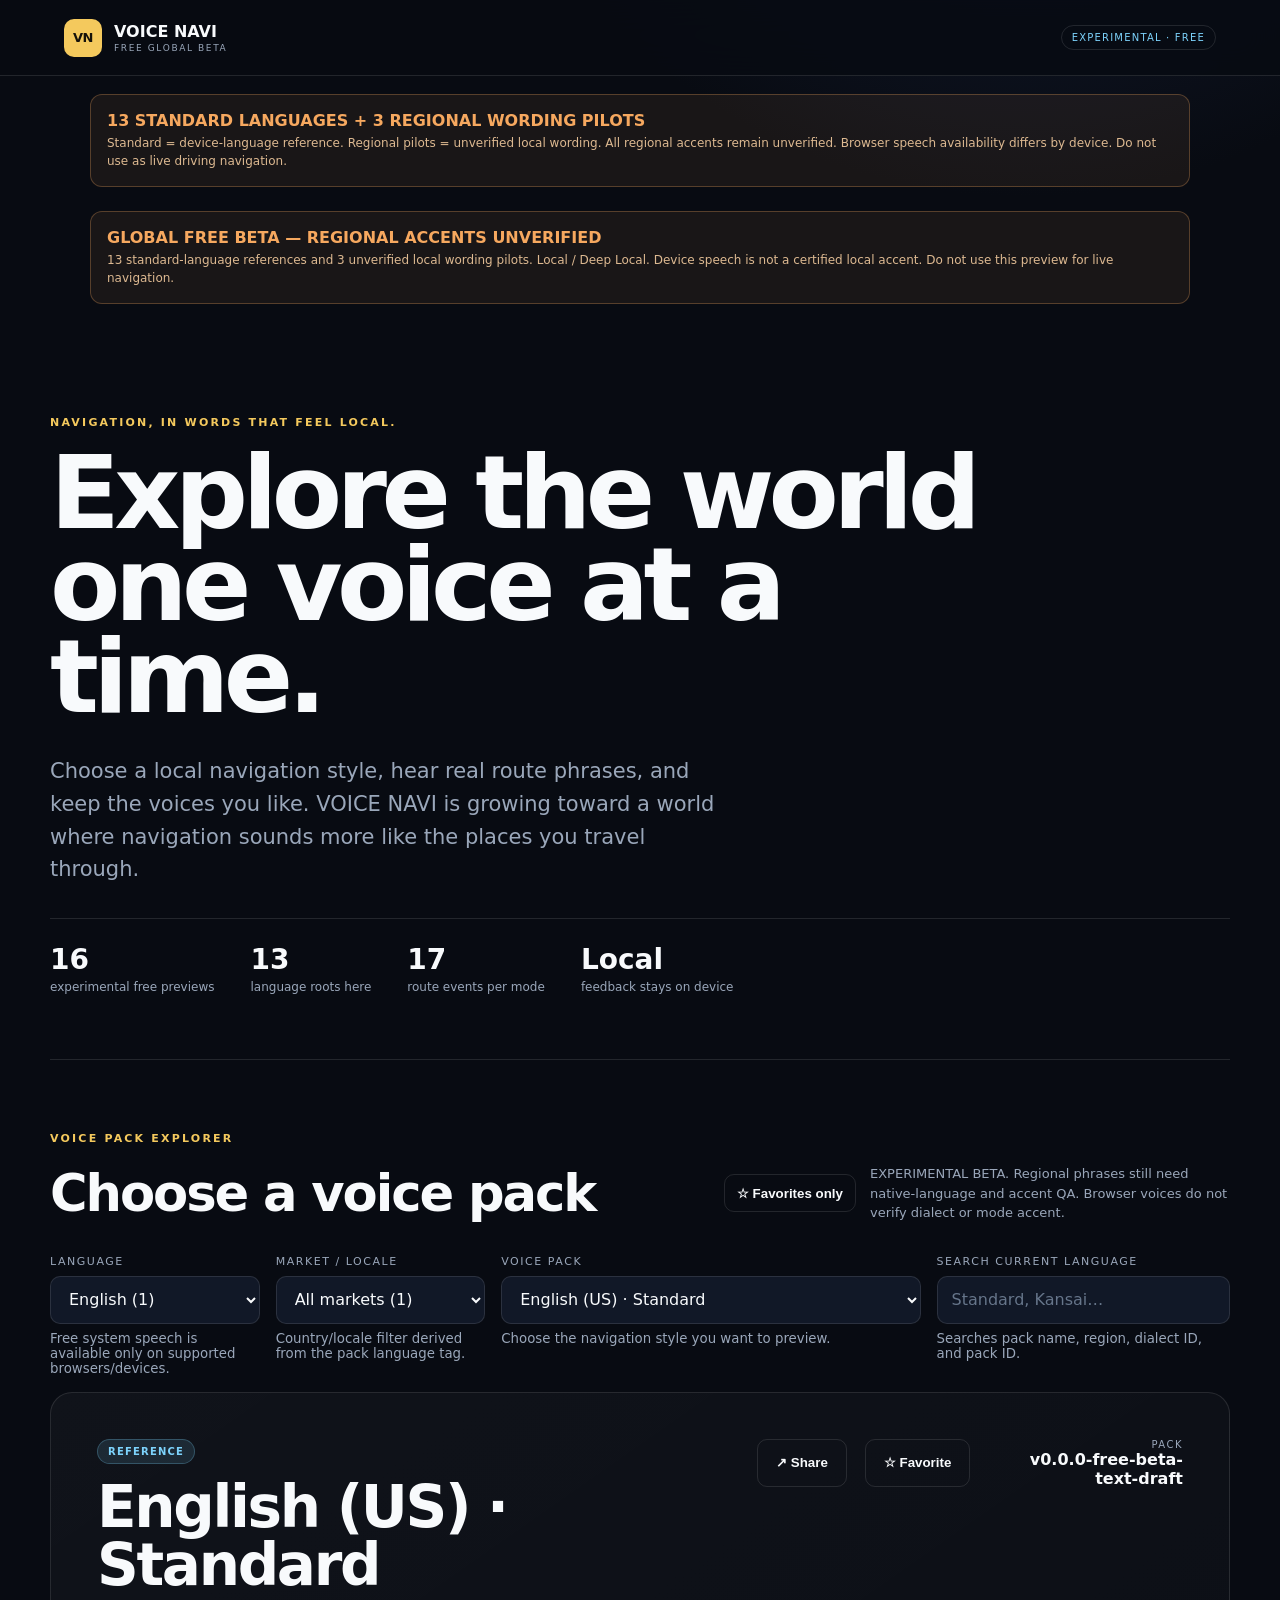
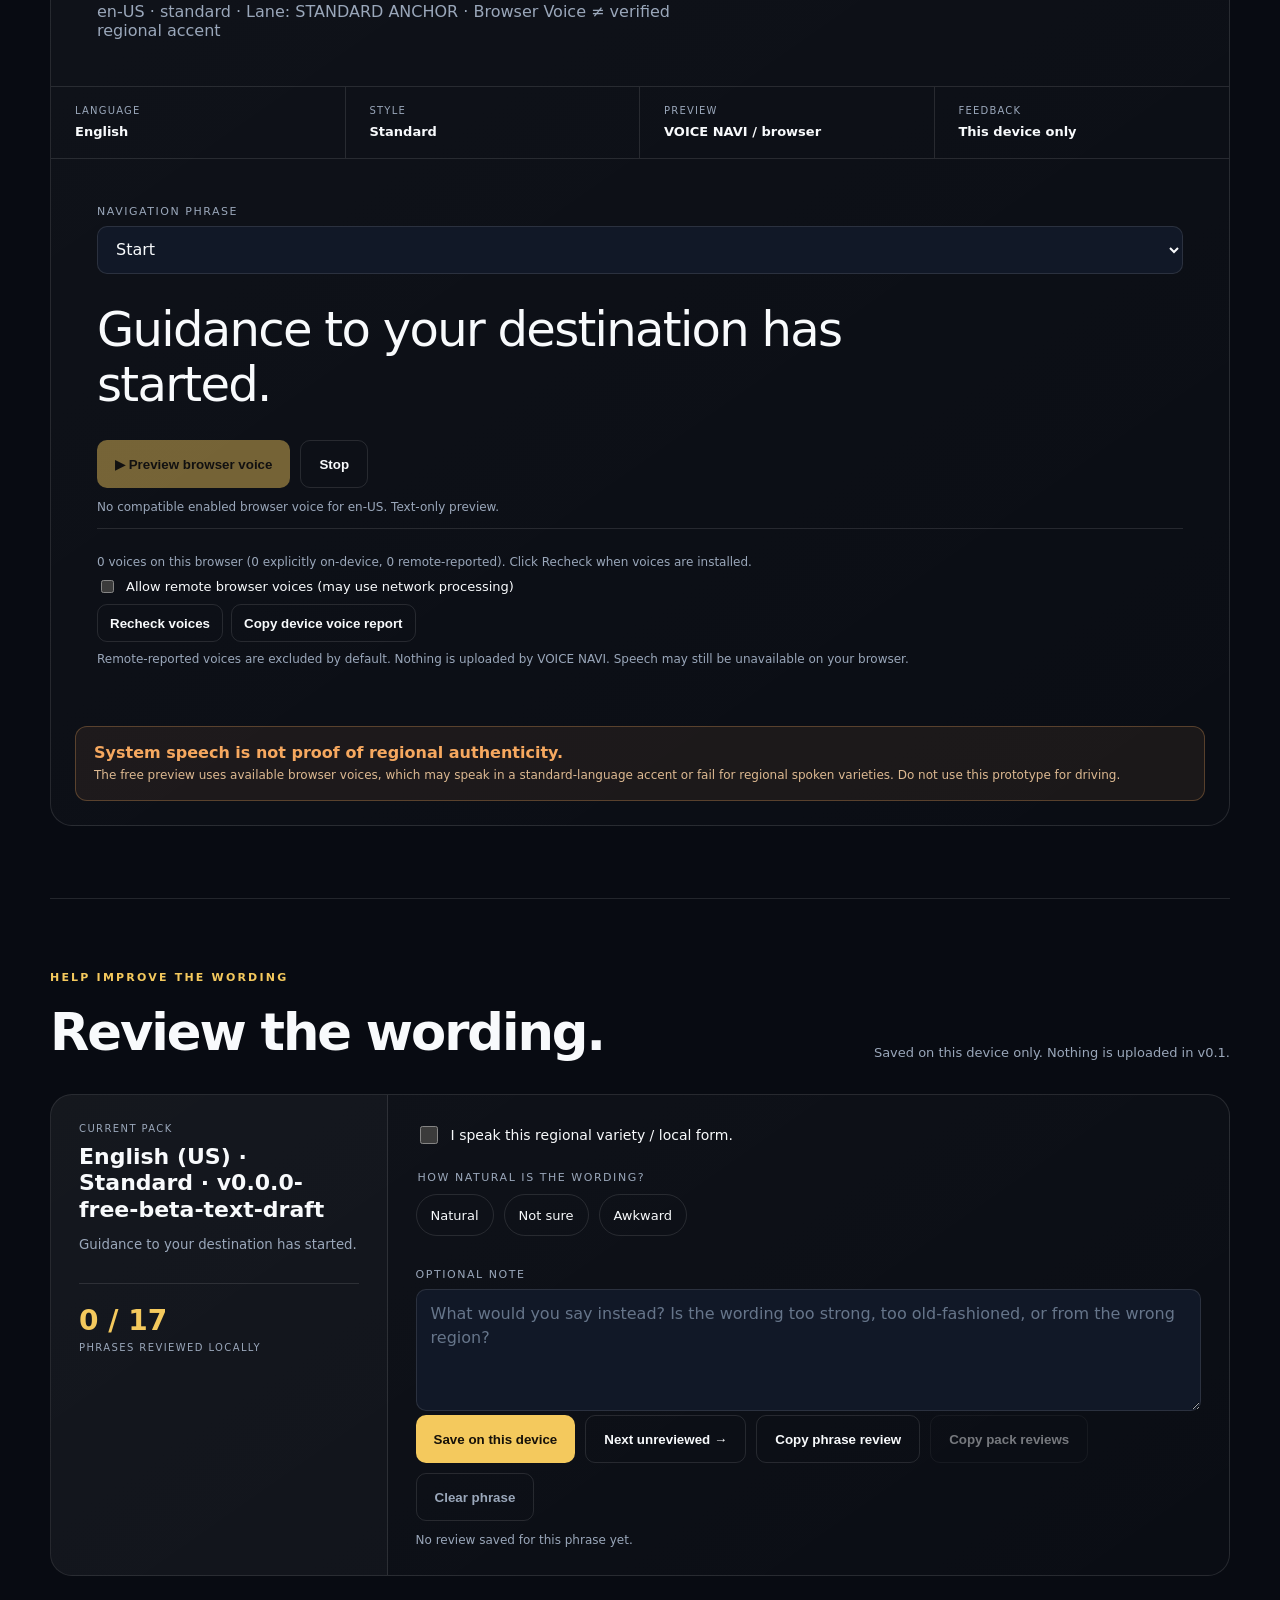
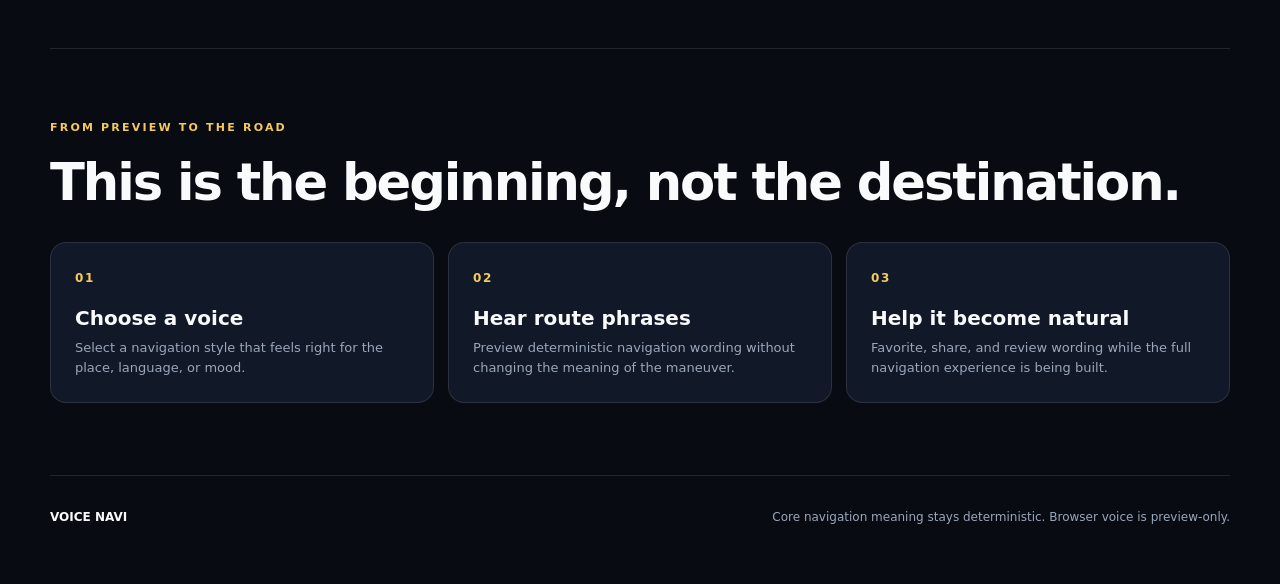
==== beta/index.html @ ca13096d "Publish experimental 13-language free beta alongside two-pack site" ====
<!doctype html>
<html lang="en">
<head>
  <meta name="robots" content="index,follow">
  <meta charset="utf-8">
  <meta name="viewport" content="width=device-width,initial-scale=1,viewport-fit=cover">
  <meta name="theme-color" content="#0b1020">
  <meta name="description" content="Preview VOICE NAVI navigation styles and help shape a more local voice experience.">
  <title>VOICE NAVI — Free Global Beta · 13 Languages</title>
  <!-- Private QA preview: no install manifest or offline functionality until release gate. -->
  <link rel="icon" href="icon.svg" type="image/svg+xml">
  <link rel="apple-touch-icon" href="apple-touch-icon.png">
  <link rel="stylesheet" href="styles.css">
</head>
<body>
  <header class="topbar">
    <a class="brand" href="#" aria-label="VOICE NAVI home">
      <span class="brand-mark" aria-hidden="true">VN</span>
      <span><strong>VOICE NAVI</strong><small>FREE GLOBAL BETA</small></span>
    </a>
    <nav class="topnav" aria-label="VOICE NAVI navigation"><button id="install-button" class="secondary compact" type="button" hidden>Install app</button><span class="lab-label">EXPERIMENTAL · FREE</span></nav>
  </header>

  <main>
    <section class="warning" aria-label="Worldwide regional voice quality lanes" style="max-width:1100px;margin:18px auto;padding:16px">
      <strong>13 STANDARD LANGUAGES + 3 REGIONAL WORDING PILOTS</strong>
      <span>Standard = device-language reference. Regional pilots = unverified local wording.
      All regional accents remain unverified. Browser speech availability differs by device.
      Do not use as live driving navigation.</span>
    </section>
    <aside class="warning" role="status" style="margin:24px auto;max-width:1100px;padding:16px">
      <strong>GLOBAL FREE BETA — REGIONAL ACCENTS UNVERIFIED</strong>
      <span>13 standard-language references and 3 unverified local wording pilots. Local / Deep Local. Device speech is not a certified local accent. Do not use this preview for live navigation.</span>
    </aside>
    <section class="hero" aria-labelledby="hero-title">
      <p class="eyebrow">NAVIGATION, IN WORDS THAT FEEL LOCAL.</p>
      <h1 id="hero-title">Explore the world<br>one voice at a time.</h1>
      <p class="hero-copy">Choose a local navigation style, hear real route phrases, and keep the voices you like. VOICE NAVI is growing toward a world where navigation sounds more like the places you travel through.</p>
      <div class="hero-stats" aria-label="VOICE NAVI beta summary">
        <div><strong id="pack-count">—</strong><span>experimental free previews</span></div>
        <div><strong id="language-count">—</strong><span>language roots here</span></div>
        <div><strong>17</strong><span>route events per mode</span></div>
        <div><strong>Local</strong><span>feedback stays on device</span></div>
      </div>
    </section>

    <section class="lab" aria-labelledby="lab-title">
      <div class="lab-heading">
        <div>
          <p class="eyebrow">VOICE PACK EXPLORER</p>
          <h2 id="lab-title">Choose a voice pack</h2>
        </div>
        <div class="lab-tools">
          <button id="favorites-filter" class="secondary compact" type="button" aria-pressed="false">☆ Favorites only</button>
          <p class="status-note">EXPERIMENTAL BETA. Regional phrases still need native-language and accent QA. Browser voices do not verify dialect or mode accent.</p>
        </div>
      </div>

      <div class="controls">
        <label>
          <span>Language</span>
          <select id="language-select" aria-describedby="language-help"></select>
          <small id="language-help">Free system speech is available only on supported browsers/devices.</small>
        </label>
        <label>
          <span>Market / Locale</span>
          <select id="market-select"></select>
          <small>Country/locale filter derived from the pack language tag.</small>
        </label>
        <label class="pack-control">
          <span>Voice pack</span>
          <select id="pack-select"></select>
          <small>Choose the navigation style you want to preview.</small>
        </label>
        <label>
          <span>Search current language</span>
          <input id="pack-search" type="search" placeholder="Standard, Kansai…" autocomplete="off">
          <small>Searches pack name, region, dialect ID, and pack ID.</small>
        </label>
      </div>

      <article class="pack-card" aria-live="polite">
        <div class="pack-head">
          <div>
            <span id="readiness-badge" class="badge public-beta">DRAFT</span>
            <h3 id="pack-name">Loading…</h3>
            <p id="pack-meta" class="pack-meta"></p>
          </div>
          <div class="pack-actions">
            <button id="share-button" class="favorite" type="button">↗ Share</button>
            <button id="favorite-button" class="favorite" type="button" aria-pressed="false">☆ Favorite</button>
            <div class="version-block"><span>PACK</span><strong id="pack-version">—</strong></div>
          </div>
        </div>

        <div class="evidence-grid">
          <div><span>Language</span><strong id="public-language">—</strong></div>
          <div><span>Style</span><strong id="public-style">—</strong></div>
          <div><span>Preview</span><strong>VOICE NAVI / browser</strong></div>
          <div><span>Feedback</span><strong>This device only</strong></div>
        </div>

        <div class="preview-panel">
          <label id="mode-control" hidden>
            <span>Intensity</span>
            <select id="mode-select"></select>
            <small>Local / Deep Local change wording, not the installed browser voice or regional accent.</small>
          </label>
          <label>
            <span>Navigation phrase</span>
            <select id="phrase-select"></select>
          </label>
          <blockquote id="phrase-text" dir="auto">—</blockquote>
          <div class="preview-actions">
            <button id="speak-button" class="primary" type="button">▶ Preview browser voice</button>
            <button id="stop-button" class="secondary" type="button">Stop</button>
          </div>
          <p id="voice-status" class="voice-status" aria-live="polite">Checking voices…</p>
          <section class="device-voice-audit" aria-label="Speech availability on this device">
            <p id="device-voice-status" class="voice-status" aria-live="polite">Detecting available voices…</p>
            <label class="remote-voice-choice"><input id="allow-remote-voices" type="checkbox"> Allow remote browser voices (may use network processing)</label>
            <div class="device-voice-actions">
              <button id="rescan-voices-button" class="secondary compact" type="button">Recheck voices</button>
              <button id="copy-voice-report-button" class="secondary compact" type="button">Copy device voice report</button>
            </div>
            <small>Remote-reported voices are excluded by default. Nothing is uploaded by VOICE NAVI. Speech may still be unavailable on your browser.</small>
            <p id="copy-voice-status" class="voice-status" aria-live="polite"></p>
          </section>
          <p id="share-status" class="voice-status" aria-live="polite"></p>
        </div>

        <aside id="accent-warning" class="warning">
          <strong>System speech is not proof of regional authenticity.</strong>
          <span>The free preview uses available browser voices, which may speak in a standard-language accent or fail for regional spoken varieties. Do not use this prototype for driving.</span>
        </aside>
      </article>
    </section>


    <section class="feedback" aria-labelledby="feedback-title">
      <div class="lab-heading">
        <div>
          <p class="eyebrow">HELP IMPROVE THE WORDING</p>
          <h2 id="feedback-title">Review the wording.</h2>
        </div>
        <p class="status-note">Saved on this device only. Nothing is uploaded in v0.1.</p>
      </div>

      <div class="feedback-card">
        <div class="feedback-context">
          <span>Current pack</span>
          <strong id="feedback-pack">—</strong>
          <small id="feedback-phrase">—</small>
          <div class="review-progress">
            <strong id="review-progress-count">0 / 0</strong>
            <span>phrases reviewed locally</span>
          </div>
        </div>

        <div class="feedback-form">
          <label class="native-check">
            <input id="native-speaker" type="checkbox">
            <span>I speak this regional variety / local form.</span>
          </label>

          <fieldset>
            <legend>How natural is the wording?</legend>
            <div class="rating-options">
              <label><input type="radio" name="wording-rating" value="natural"><span>Natural</span></label>
              <label><input type="radio" name="wording-rating" value="uncertain"><span>Not sure</span></label>
              <label><input type="radio" name="wording-rating" value="awkward"><span>Awkward</span></label>
            </div>
          </fieldset>

          <label>
            <span>Optional note</span>
            <textarea id="review-note" rows="4" maxlength="800" placeholder="What would you say instead? Is the wording too strong, too old-fashioned, or from the wrong region?"></textarea>
          </label>

          <div class="preview-actions">
            <button id="save-review-button" class="primary" type="button">Save on this device</button>
            <button id="next-review-button" class="secondary" type="button">Next unreviewed →</button>
            <button id="copy-review-button" class="secondary" type="button">Copy phrase review</button>
            <button id="copy-pack-review-button" class="secondary" type="button">Copy pack reviews</button>
            <button id="clear-review-button" class="secondary subtle" type="button">Clear phrase</button>
          </div>
          <p id="feedback-status" class="voice-status">No review saved for this phrase yet.</p>
        </div>
      </div>
    </section>

    <section class="product-flow" aria-labelledby="product-flow-title">
      <p class="eyebrow">FROM PREVIEW TO THE ROAD</p>
      <h2 id="product-flow-title">This is the beginning, not the destination.</h2>
      <div class="product-flow-grid">
        <article><span class="step-number">01</span><h3>Choose a voice</h3><p>Select a navigation style that feels right for the place, language, or mood.</p></article>
        <article><span class="step-number">02</span><h3>Hear route phrases</h3><p>Preview deterministic navigation wording without changing the meaning of the maneuver.</p></article>
        <article><span class="step-number">03</span><h3>Help it become natural</h3><p>Favorite, share, and review wording while the full navigation experience is being built.</p></article>
      </div>
    </section>
  </main>

  <footer>
    <strong>VOICE NAVI</strong>
    <span>Core navigation meaning stays deterministic. Browser voice is preview-only.</span>
  </footer>

  <script src="app.js" defer></script>
</body>
</html>
---- beta/styles.css ----
:root {
  color-scheme: dark;
  --bg: #080b12;
  --panel: #111827;
  --panel-2: #151d2d;
  --line: rgba(255,255,255,.11);
  --text: #f8fafc;
  --muted: #9aa7ba;
  --accent: #f4c95d;
  --accent-2: #7dd3fc;
  --green: #64d98b;
  --orange: #f6a85f;
  --red: #ff7d7d;
  font-family: Inter, ui-sans-serif, system-ui, -apple-system, BlinkMacSystemFont, "Segoe UI", sans-serif;
}
* { box-sizing: border-box; }
body { margin: 0; min-height: 100vh; background: radial-gradient(circle at 80% -10%, #17213b 0, transparent 36rem), var(--bg); color: var(--text); }
a { color: inherit; }
.topbar { display: flex; justify-content: space-between; align-items: center; min-height: 76px; padding: 14px clamp(20px,5vw,68px); border-bottom: 1px solid var(--line); position: sticky; top: 0; z-index: 10; background: rgba(8,11,18,.84); backdrop-filter: blur(18px); }
.brand { display: inline-flex; align-items: center; gap: 12px; text-decoration: none; }
.brand-mark { display: grid; place-items: center; width: 38px; height: 38px; border-radius: 10px; background: var(--accent); color: #14110a; font-weight: 900; font-size: 13px; letter-spacing: -.04em; }
.brand strong, .brand small { display: block; }
.brand small { color: var(--muted); font-size: 9px; letter-spacing: .18em; margin-top: 2px; }
.lab-label { border: 1px solid var(--line); border-radius: 999px; color: var(--accent-2); padding: 6px 10px; font-size: 10px; letter-spacing: .12em; }
main { width: min(1180px, calc(100% - 40px)); margin: 0 auto; }
.hero { min-height: 58vh; display: flex; flex-direction: column; justify-content: center; padding: 88px 0 64px; }
.eyebrow { color: var(--accent); font-size: 11px; font-weight: 800; letter-spacing: .2em; margin: 0 0 18px; }
h1 { font-size: clamp(48px, 8vw, 104px); line-height: .9; letter-spacing: -.055em; margin: 0; max-width: 950px; }
.hero-copy { color: var(--muted); font-size: clamp(17px,2vw,21px); line-height: 1.55; max-width: 690px; margin: 32px 0; }
.hero-stats { display: flex; flex-wrap: wrap; gap: 36px; border-top: 1px solid var(--line); padding-top: 24px; }
.hero-stats div { min-width: 120px; }
.hero-stats strong { display: block; font-size: 28px; }
.hero-stats span { color: var(--muted); font-size: 12px; }
.lab, .product-flow { padding: 72px 0; border-top: 1px solid var(--line); }
.lab-heading { display: flex; justify-content: space-between; gap: 30px; align-items: end; margin-bottom: 32px; }
h2 { font-size: clamp(32px,4vw,52px); letter-spacing: -.04em; margin: 0; }
.status-note { color: var(--muted); max-width: 360px; margin: 0; font-size: 13px; line-height: 1.5; }
.lab-tools { display: flex; align-items: center; gap: 14px; }
button.compact { min-height: 38px; padding-inline: 12px; white-space: nowrap; }
button[aria-pressed="true"] { border-color: rgba(244,201,93,.55); color: var(--accent); background: rgba(244,201,93,.08); }
.controls { display: grid; grid-template-columns: 1fr 1fr 2fr 1.4fr; gap: 16px; margin-bottom: 16px; align-items: start; }
label > span { display: block; font-size: 11px; text-transform: uppercase; letter-spacing: .14em; color: var(--muted); margin-bottom: 8px; }
label small { color: var(--muted); display: block; margin-top: 7px; }
select, input[type="search"] { width: 100%; min-height: 48px; padding: 0 14px; background: var(--panel); border: 1px solid var(--line); border-radius: 10px; color: var(--text); font: inherit; }
input[type="search"]::placeholder { color: #66758a; }
select:focus-visible, input:focus-visible, button:focus-visible { outline: 2px solid var(--accent-2); outline-offset: 2px; }
.pack-card { background: linear-gradient(145deg, rgba(255,255,255,.035), rgba(255,255,255,.012)); border: 1px solid var(--line); border-radius: 22px; overflow: hidden; }
.pack-head { padding: clamp(24px,4vw,46px); display: flex; justify-content: space-between; gap: 20px; border-bottom: 1px solid var(--line); }
.pack-head h3 { font-size: clamp(30px,5vw,58px); line-height: 1; margin: 14px 0 8px; letter-spacing: -.04em; }
.pack-meta { color: var(--muted); margin: 0; }
.version-block { text-align: right; color: var(--muted); }
.version-block span { display: block; font-size: 10px; letter-spacing: .15em; }
.version-block strong { color: var(--text); font-size: 16px; }
.badge { display: inline-block; border-radius: 999px; padding: 6px 10px; font-weight: 800; font-size: 10px; letter-spacing: .12em; background: rgba(255,255,255,.1); }
.badge.public-beta { background: rgba(125,211,252,.12); color: var(--accent-2); border: 1px solid rgba(125,211,252,.25); }
.evidence-grid { display: grid; grid-template-columns: repeat(4, 1fr); }
.evidence-grid div { padding: 18px 24px; border-right: 1px solid var(--line); border-bottom: 1px solid var(--line); }
.evidence-grid div:last-child { border-right: 0; }
.evidence-grid span { color: var(--muted); font-size: 10px; text-transform: uppercase; letter-spacing: .12em; display: block; margin-bottom: 5px; }
.evidence-grid strong { font-size: 13px; }
.preview-panel { padding: clamp(24px,4vw,46px); }
blockquote { margin: 28px 0; padding: 0; max-width: 880px; font-size: clamp(28px,4vw,48px); line-height: 1.15; letter-spacing: -.035em; }
.preview-actions { display: flex; flex-wrap: wrap; gap: 10px; }
button { min-height: 48px; border-radius: 10px; padding: 0 18px; border: 0; cursor: pointer; font-weight: 750; }
button.primary { background: var(--accent); color: #161109; }
button.secondary { background: transparent; color: var(--text); border: 1px solid var(--line); }
button:disabled { opacity: .45; cursor: not-allowed; }
.voice-status { color: var(--muted); font-size: 12px; margin: 12px 0 0; }
.warning { margin: 0 24px 24px; padding: 16px 18px; border: 1px solid rgba(246,168,95,.28); border-radius: 12px; background: rgba(246,168,95,.07); color: var(--orange); }
.warning strong, .warning span { display: block; }
.warning span { color: #ddb991; margin-top: 4px; font-size: 12px; line-height: 1.5; }
.product-flow-grid { display: grid; grid-template-columns: repeat(3,1fr); gap: 14px; margin-top: 30px; }
.product-flow-grid article { border: 1px solid var(--line); background: var(--panel); padding: 24px; border-radius: 16px; }
.product-flow-grid h3 { margin: 20px 0 8px; font-size: 20px; }
.product-flow-grid p { color: var(--muted); line-height: 1.55; margin: 0; font-size: 13px; }
.step-number { color: var(--accent); font-size: 12px; letter-spacing: .14em; font-weight: 800; }
footer { width: min(1180px, calc(100% - 40px)); margin: 0 auto; padding: 34px 0 60px; border-top: 1px solid var(--line); color: var(--muted); display: flex; justify-content: space-between; gap: 24px; font-size: 12px; }
footer strong { color: var(--text); }
@media (max-width: 720px) {
  .topbar { padding-inline: 18px; }
  .lab-label { display: none; }
  main, footer { width: min(100% - 28px, 1180px); }
  .hero { padding-top: 72px; min-height: auto; }
  .lab-heading, footer { display: block; }
  .lab-tools { display: block; margin-top: 14px; }
  .status-note { margin-top: 10px; }
  .controls { grid-template-columns: 1fr; }
  .evidence-grid { grid-template-columns: 1fr 1fr; }
  .evidence-grid div:nth-child(2) { border-right: 0; }
  .product-flow-grid { grid-template-columns: 1fr; }
  .pack-head { display: block; }
  .version-block { text-align: left; margin-top: 18px; }
  footer span { display: block; margin-top: 8px; }
}
@media (prefers-reduced-motion: reduce) { * { scroll-behavior: auto !important; } }
.pack-actions { display: flex; align-items: flex-start; gap: 18px; }
.favorite { background: transparent; color: var(--text); border: 1px solid var(--line); white-space: nowrap; }
.favorite[aria-pressed="true"] { color: var(--accent); border-color: rgba(244,201,93,.45); background: rgba(244,201,93,.08); }
.feedback { padding: 72px 0; border-top: 1px solid var(--line); }
.feedback-card { display: grid; grid-template-columns: minmax(220px,.8fr) minmax(0,2fr); border: 1px solid var(--line); border-radius: 22px; overflow: hidden; background: linear-gradient(145deg, rgba(255,255,255,.035), rgba(255,255,255,.012)); }
.feedback-context { padding: 28px; border-right: 1px solid var(--line); background: rgba(255,255,255,.018); }
.feedback-context span { color: var(--muted); text-transform: uppercase; letter-spacing: .14em; font-size: 10px; display: block; margin-bottom: 10px; }
.feedback-context strong { display: block; font-size: 22px; line-height: 1.2; }
.feedback-context small { color: var(--muted); display: block; margin-top: 12px; line-height: 1.5; }
.review-progress { margin-top: 28px; padding-top: 20px; border-top: 1px solid var(--line); }
.review-progress strong { font-size: 28px; color: var(--accent); }
.review-progress span { margin-top: 4px; }
.feedback-form { padding: 28px; }
.native-check { display: flex; gap: 10px; align-items: center; margin-bottom: 24px; }
.native-check span { margin: 0; color: var(--text); font-size: 14px; text-transform: none; letter-spacing: 0; }
.native-check input { width: 18px; height: 18px; accent-color: var(--accent); }
fieldset { border: 0; padding: 0; margin: 0 0 24px; }
legend { color: var(--muted); text-transform: uppercase; letter-spacing: .14em; font-size: 11px; margin-bottom: 10px; }
.rating-options { display: flex; flex-wrap: wrap; gap: 10px; }
.rating-options label { position: relative; }
.rating-options input { position: absolute; opacity: 0; pointer-events: none; }
.rating-options span { display: inline-flex; align-items: center; min-height: 42px; border: 1px solid var(--line); border-radius: 999px; padding: 0 14px; color: var(--text); text-transform: none; letter-spacing: 0; font-size: 13px; cursor: pointer; }
.rating-options input:checked + span { border-color: var(--accent-2); background: rgba(125,211,252,.1); color: var(--accent-2); }
textarea { width: 100%; resize: vertical; min-height: 112px; padding: 12px 14px; background: var(--panel); border: 1px solid var(--line); border-radius: 10px; color: var(--text); font: inherit; line-height: 1.5; }
textarea::placeholder { color: #66758a; }
textarea:focus-visible { outline: 2px solid var(--accent-2); outline-offset: 2px; }
button.subtle { color: var(--muted); }
@media (max-width: 720px) {
  .pack-actions { margin-top: 18px; justify-content: space-between; }
  .feedback-card { grid-template-columns: 1fr; }
  .feedback-context { border-right: 0; border-bottom: 1px solid var(--line); }
}
.topnav { display: flex; align-items: center; gap: 14px; }
.topnav a { color: var(--muted); text-decoration: none; font-size: 12px; }
.topnav a:hover { color: var(--text); }

[hidden] { display: none !important; }

/* Private global language-lab device speech controls */
.device-voice-audit { margin-top: 14px; padding-top: 14px; border-top: 1px solid var(--line); }
.device-voice-audit small { display:block; margin-top:8px; color:var(--muted); font-size:12px; line-height:1.5; }
.remote-voice-choice { display:flex; gap:9px; align-items:center; font-size:13px; margin:8px 0; }
.device-voice-actions { display:flex; flex-wrap:wrap; gap:8px; margin:8px 0; }
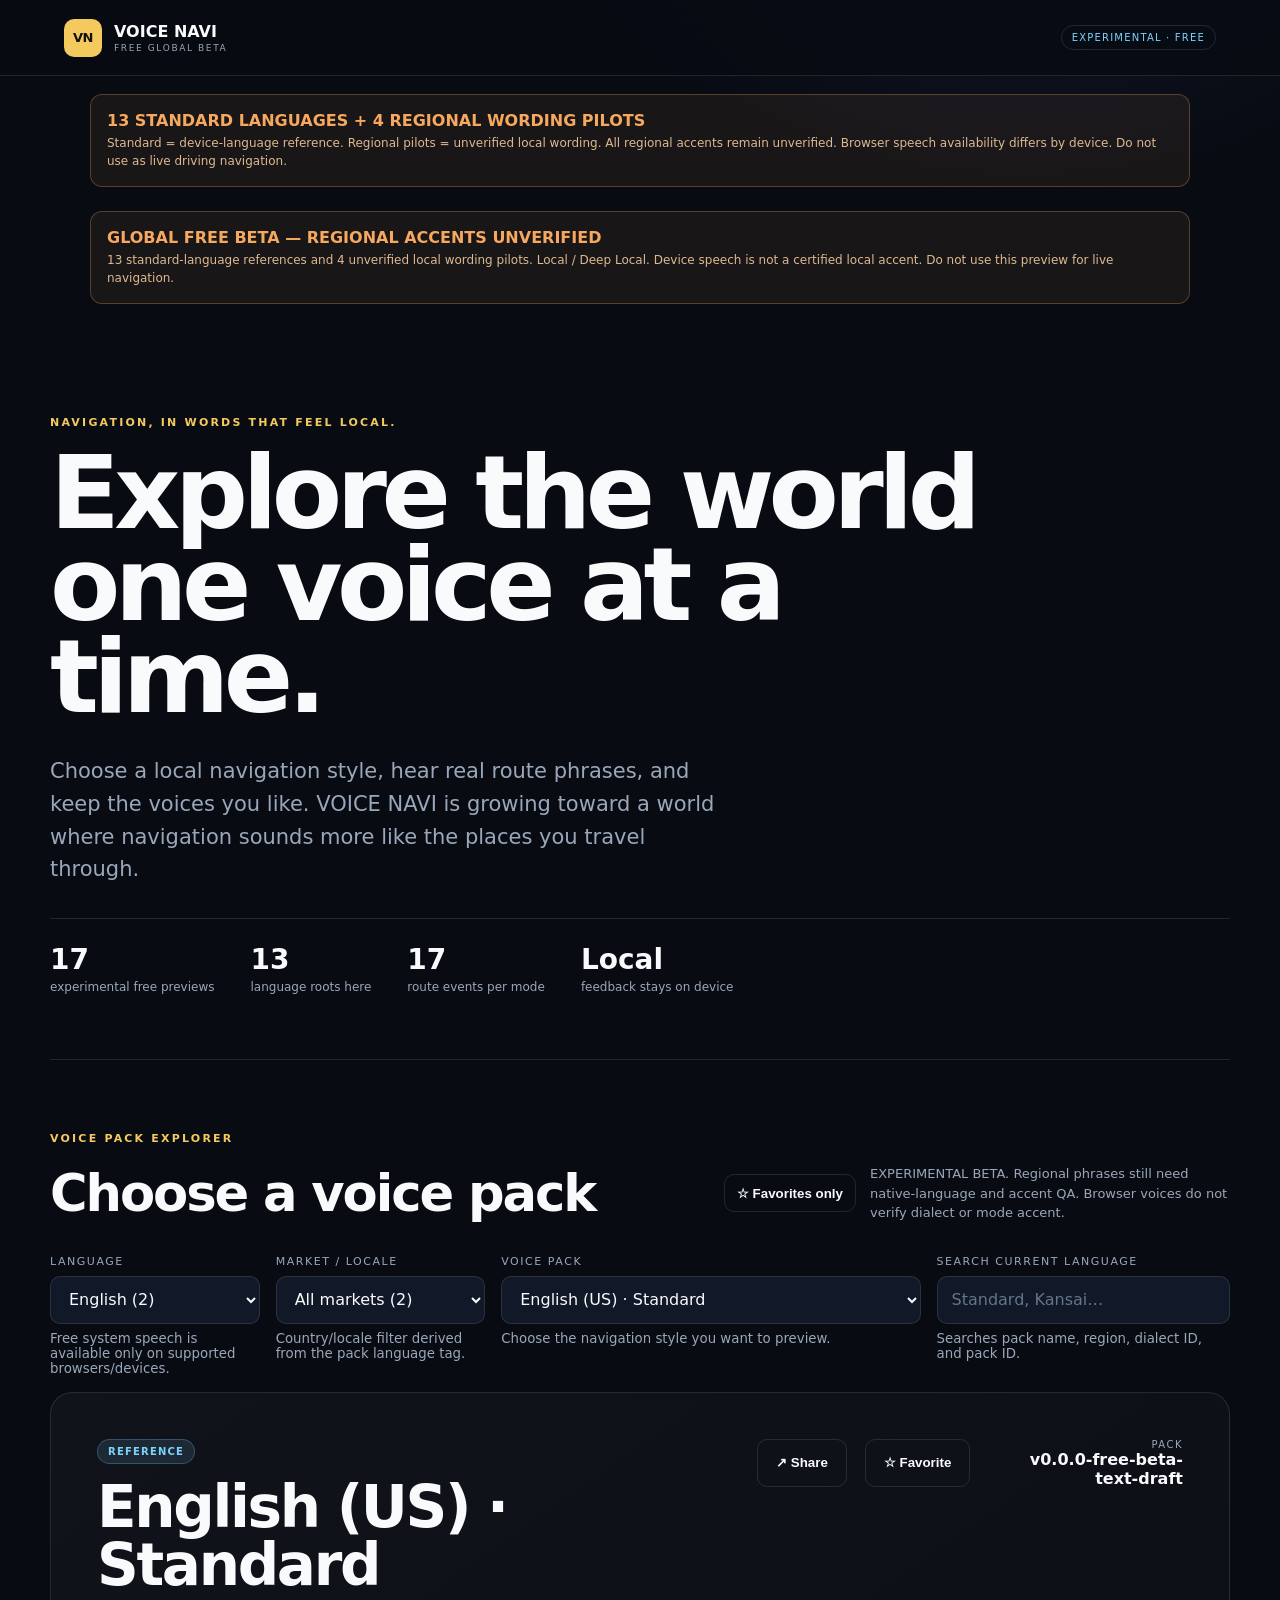
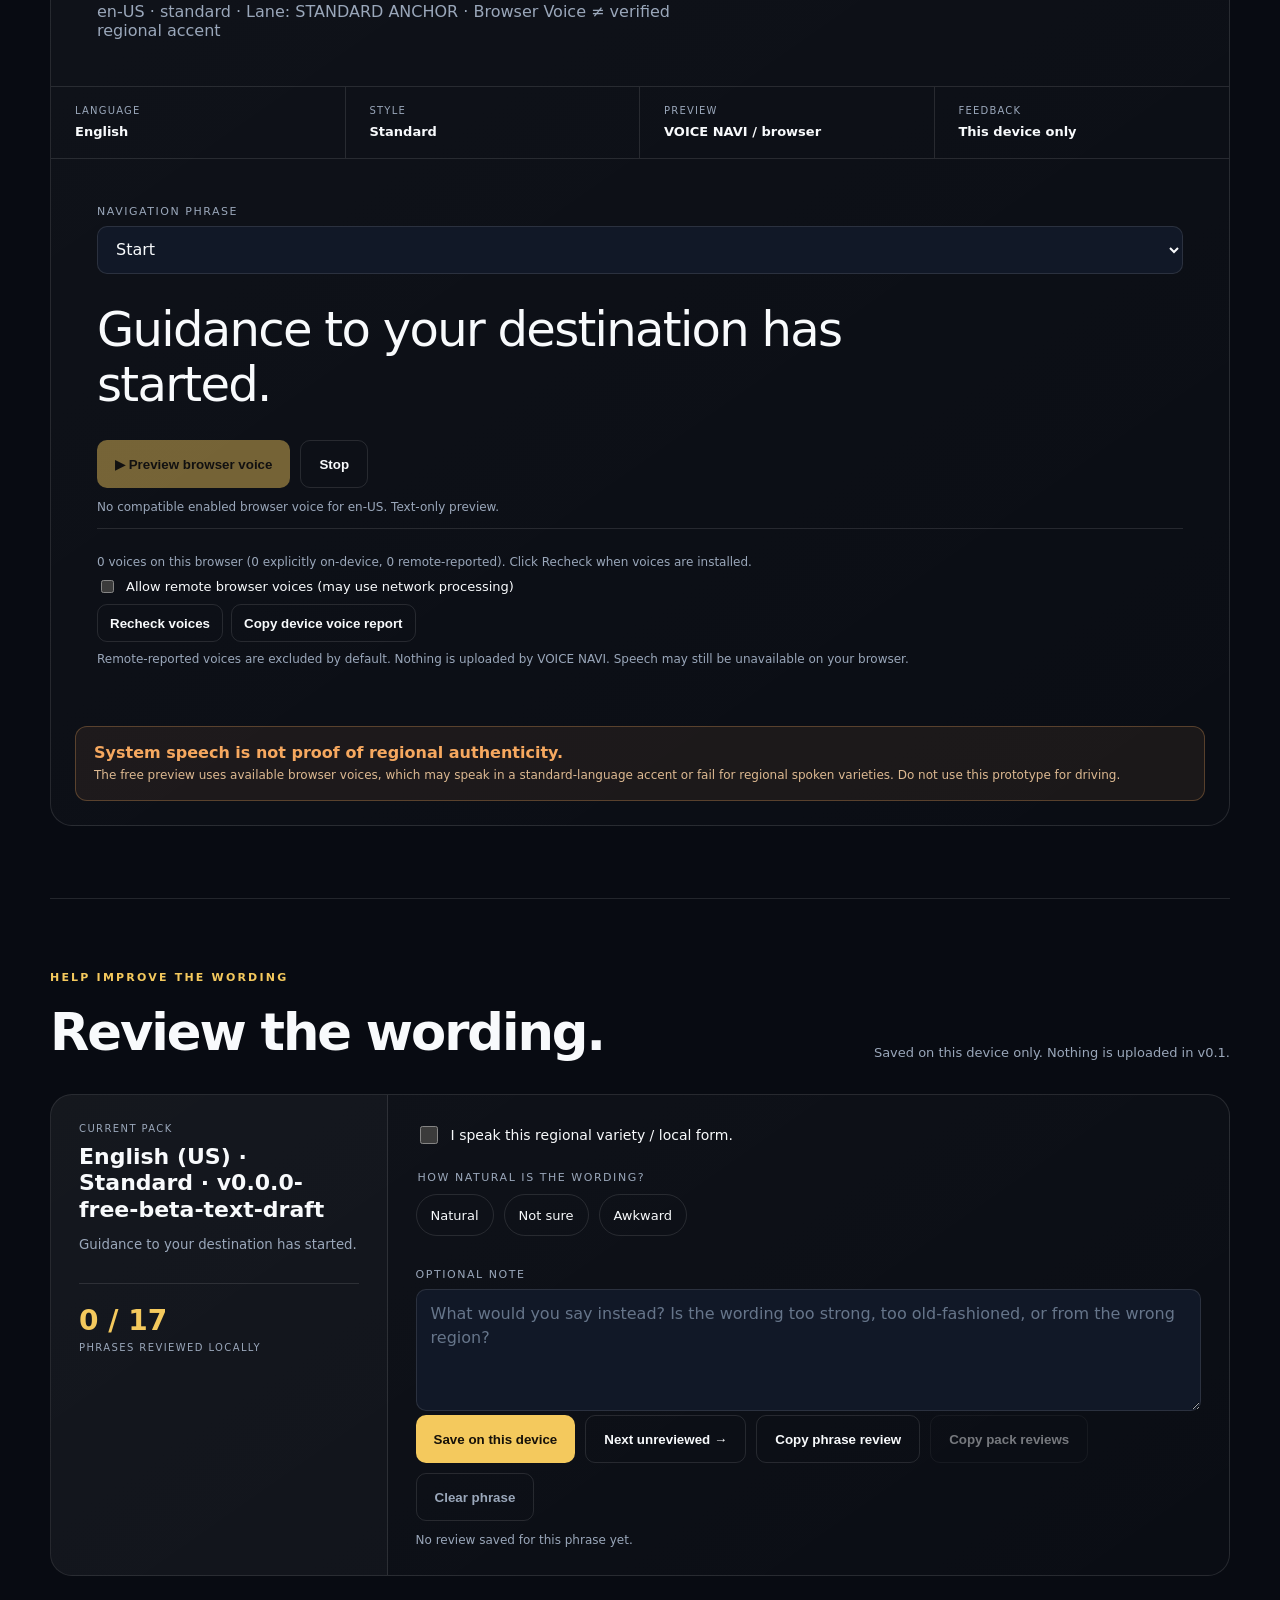
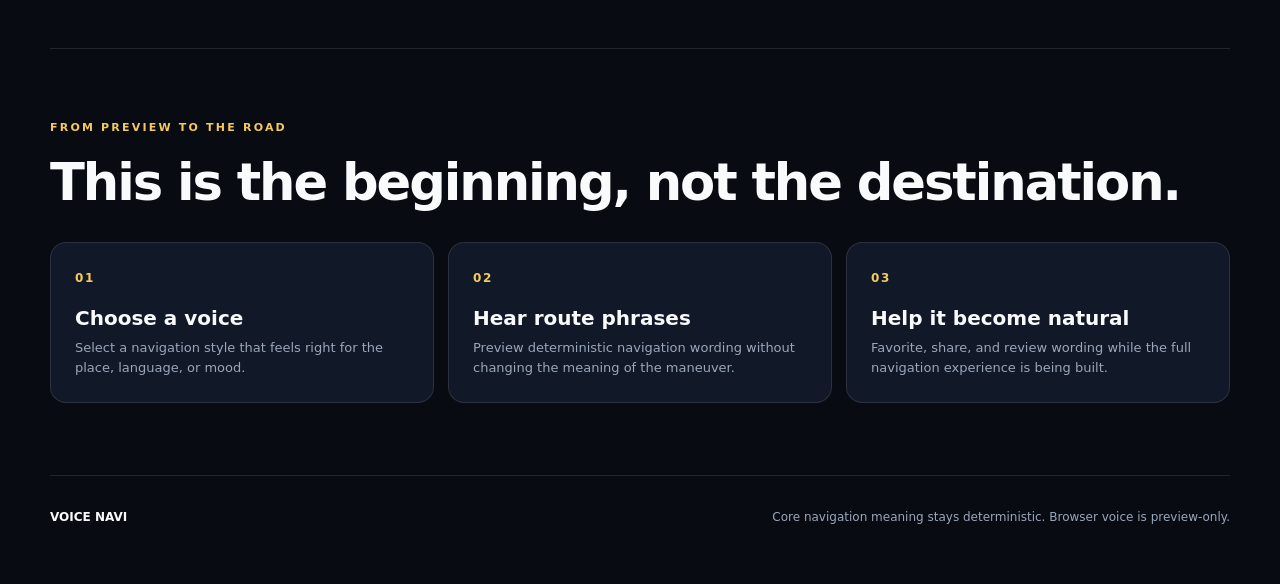
==== commit 964800e1: "Add Geordie local wording experimental free beta pack" ====
--- a/beta/index.html
+++ b/beta/index.html
@@ -23,14 +23,14 @@
 
   <main>
     <section class="warning" aria-label="Worldwide regional voice quality lanes" style="max-width:1100px;margin:18px auto;padding:16px">
-      <strong>13 STANDARD LANGUAGES + 3 REGIONAL WORDING PILOTS</strong>
+      <strong>13 STANDARD LANGUAGES + 4 REGIONAL WORDING PILOTS</strong>
       <span>Standard = device-language reference. Regional pilots = unverified local wording.
       All regional accents remain unverified. Browser speech availability differs by device.
       Do not use as live driving navigation.</span>
     </section>
     <aside class="warning" role="status" style="margin:24px auto;max-width:1100px;padding:16px">
       <strong>GLOBAL FREE BETA — REGIONAL ACCENTS UNVERIFIED</strong>
-      <span>13 standard-language references and 3 unverified local wording pilots. Local / Deep Local. Device speech is not a certified local accent. Do not use this preview for live navigation.</span>
+      <span>13 standard-language references and 4 unverified local wording pilots. Local / Deep Local. Device speech is not a certified local accent. Do not use this preview for live navigation.</span>
     </aside>
     <section class="hero" aria-labelledby="hero-title">
       <p class="eyebrow">NAVIGATION, IN WORDS THAT FEEL LOCAL.</p>
